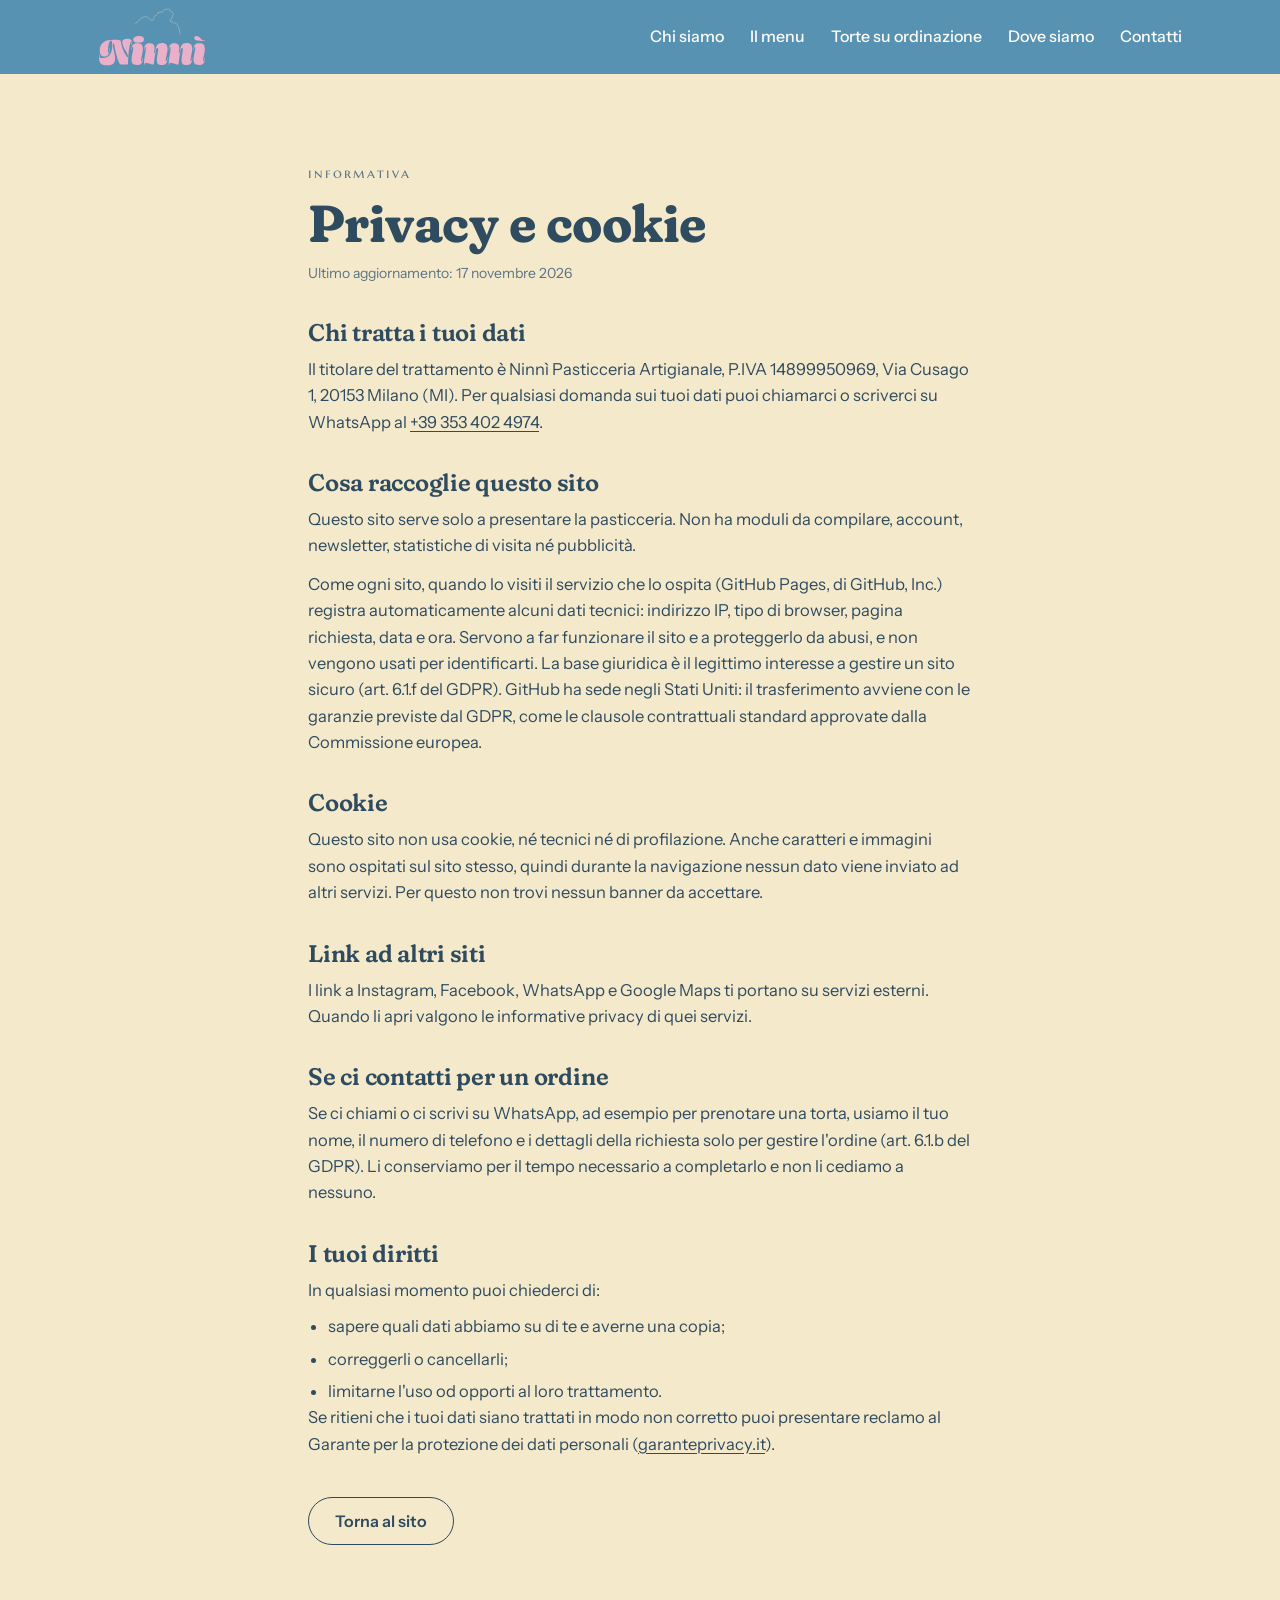
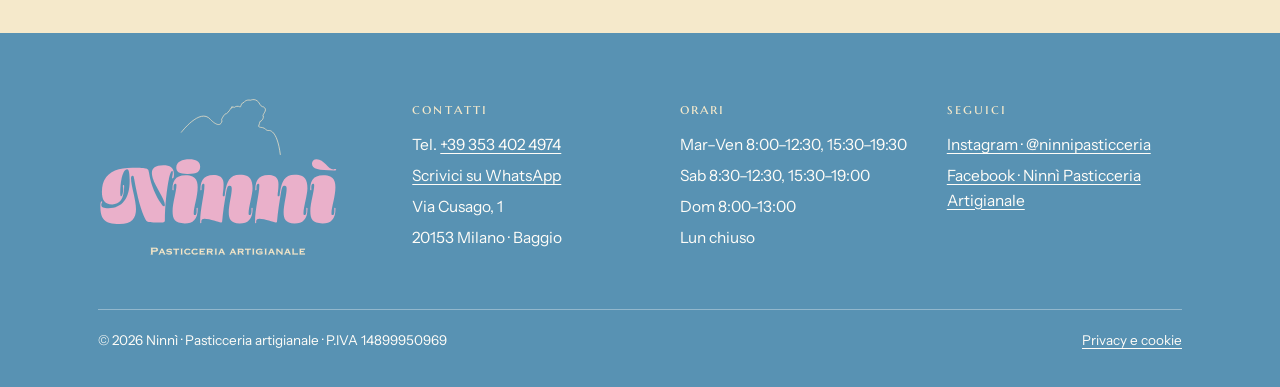
==== privacy.html @ 8027836f "Sito Ninnì Pasticceria Artigianale" ====
<!doctype html>
<html lang="it">
<head>
<meta charset="utf-8">
<meta name="viewport" content="width=device-width, initial-scale=1, viewport-fit=cover">
<title>Privacy e cookie · Ninnì Pasticceria</title>
<meta name="description" content="Informativa privacy e cookie del sito di Ninnì Pasticceria Artigianale, Baggio, Milano.">
<link rel="canonical" href="https://www.ninnipasticceriaartigianale.it/privacy.html">
<meta name="theme-color" content="#5892B3">
<link rel="icon" href="favicon.ico" sizes="32x32">
<link rel="icon" href="img/icon-512.png" type="image/png" sizes="512x512">
<link rel="apple-touch-icon" href="img/apple-touch-icon.png">
<link rel="preload" href="fonts/fraunces.woff2" as="font" type="font/woff2" crossorigin>
<link rel="preload" href="fonts/instrument-sans.woff2" as="font" type="font/woff2" crossorigin>
<link rel="stylesheet" href="style.css">
</head>
<body>
<a class="visually-hidden" href="#contenuto">Vai al contenuto</a>

<header class="top">
  <div class="wrap">
    <a class="logo" href="index.html#top" aria-label="Ninnì, torna alla home">
      <img src="img/logo-mark.svg" alt="Ninnì" width="109" height="58">
    </a>
    <button class="burger" id="burger" aria-expanded="false" aria-controls="nav" aria-label="Apri il menu"><span></span></button>
    <nav id="nav" aria-label="Principale">
      <a href="index.html#storia">Chi siamo</a>
      <a href="index.html#menu">Il menu</a>
      <a href="index.html#torte">Torte su ordinazione</a>
      <a href="index.html#dove">Dove siamo</a>
      <a href="index.html#contatti">Contatti</a>
      <span class="nav-info">Via Cusago 1, Baggio · chiusi il lunedì</span>
    </nav>
  </div>
</header>

<main id="contenuto" class="pagina">
  <div class="wrap">
    <span class="label eyebrow">Informativa</span>
    <h1>Privacy e cookie</h1>
    <p class="agg">Ultimo aggiornamento: 17 novembre 2026</p>

    <h2>Chi tratta i tuoi dati</h2>
    <p>Il titolare del trattamento è Ninnì Pasticceria Artigianale, P.IVA 14899950969, Via Cusago 1, 20153 Milano (MI). Per qualsiasi domanda sui tuoi dati puoi chiamarci o scriverci su WhatsApp al <a href="tel:+393534024974">+39 353 402 4974</a>.</p>
    <!-- TODO: aggiungere l'indirizzo email quando la casella del dominio è attiva -->

    <h2>Cosa raccoglie questo sito</h2>
    <p>Questo sito serve solo a presentare la pasticceria. Non ha moduli da compilare, account, newsletter, statistiche di visita né pubblicità.</p>
    <p>Come ogni sito, quando lo visiti il servizio che lo ospita (GitHub Pages, di GitHub, Inc.) registra automaticamente alcuni dati tecnici: indirizzo IP, tipo di browser, pagina richiesta, data e ora. Servono a far funzionare il sito e a proteggerlo da abusi, e non vengono usati per identificarti. La base giuridica è il legittimo interesse a gestire un sito sicuro (art. 6.1.f del GDPR). GitHub ha sede negli Stati Uniti: il trasferimento avviene con le garanzie previste dal GDPR, come le clausole contrattuali standard approvate dalla Commissione europea.</p>

    <h2>Cookie</h2>
    <p>Questo sito non usa cookie, né tecnici né di profilazione. Anche caratteri e immagini sono ospitati sul sito stesso, quindi durante la navigazione nessun dato viene inviato ad altri servizi. Per questo non trovi nessun banner da accettare.</p>

    <h2>Link ad altri siti</h2>
    <p>I link a Instagram, Facebook, WhatsApp e Google Maps ti portano su servizi esterni. Quando li apri valgono le informative privacy di quei servizi.</p>

    <h2>Se ci contatti per un ordine</h2>
    <p>Se ci chiami o ci scrivi su WhatsApp, ad esempio per prenotare una torta, usiamo il tuo nome, il numero di telefono e i dettagli della richiesta solo per gestire l'ordine (art. 6.1.b del GDPR). Li conserviamo per il tempo necessario a completarlo e non li cediamo a nessuno.</p>

    <h2>I tuoi diritti</h2>
    <p>In qualsiasi momento puoi chiederci di:</p>
    <ul>
      <li>sapere quali dati abbiamo su di te e averne una copia;</li>
      <li>correggerli o cancellarli;</li>
      <li>limitarne l'uso od opporti al loro trattamento.</li>
    </ul>
    <p>Se ritieni che i tuoi dati siano trattati in modo non corretto puoi presentare reclamo al Garante per la protezione dei dati personali (<a href="https://www.garanteprivacy.it" target="_blank" rel="noopener">garanteprivacy.it</a>).</p>

    <a class="btn ghost torna" href="index.html">Torna al sito</a>
  </div>
</main>

<footer id="contatti">
  <div class="wrap">
    <div class="grid">
      <div class="logo-big"><img src="img/logo-full.svg" alt="Ninnì, pasticceria artigianale" width="240" height="159"></div>
      <div>
        <h4>Contatti</h4>
        <ul>
          <li>Tel. <a href="tel:+393534024974">+39 353 402 4974</a></li>
          <li><a href="https://wa.me/393534024974" target="_blank" rel="noopener">Scrivici su WhatsApp</a></li>
          <li>Via Cusago, 1</li>
          <li>20153 Milano · Baggio</li>
        </ul>
      </div>
      <div>
        <h4>Orari</h4>
        <ul>
          <li>Mar–Ven 8:00–12:30, 15:30–19:30</li>
          <li>Sab 8:30–12:30, 15:30–19:00</li>
          <li>Dom 8:00–13:00</li>
          <li>Lun chiuso</li>
        </ul>
      </div>
      <div>
        <h4>Seguici</h4>
        <ul>
          <li><a href="https://www.instagram.com/ninnipasticceria/" target="_blank" rel="noopener">Instagram · @ninnipasticceria</a></li>
          <!-- Facebook: sostituire href con il link diretto alla pagina -->
          <li><a href="https://www.facebook.com/search/top?q=Ninn%C3%AC%20Pasticceria%20Artigianale" target="_blank" rel="noopener">Facebook · Ninnì Pasticceria Artigianale</a></li>
        </ul>
      </div>
    </div>
    <div class="legal">
      <span>© 2026 Ninnì · Pasticceria artigianale · P.IVA 14899950969</span>
      <a href="privacy.html">Privacy e cookie</a>
    </div>
  </div>
</footer>

<script>
  // Menu a tendina (telefono)
  const burger = document.getElementById("burger"), nav = document.getElementById("nav");
  const setMenu = open => { nav.classList.toggle("open", open); burger.setAttribute("aria-expanded", open); burger.setAttribute("aria-label", open ? "Chiudi il menu" : "Apri il menu"); };
  burger.addEventListener("click", () => setMenu(!nav.classList.contains("open")));
  document.addEventListener("keydown", e => { if (e.key === "Escape") setMenu(false); });
</script>
</body>
</html>
---- style.css ----
/* Caratteri ospitati sul sito (niente Google Fonts: nessun dato ai terzi) */
@font-face { font-family: "Fraunces"; font-style: normal; font-weight: 100 900; font-display: swap; src: url(fonts/fraunces.woff2) format("woff2"); unicode-range: U+0000-00FF,U+0131,U+0152-0153,U+02BB-02BC,U+02C6,U+02DA,U+02DC,U+0304,U+0308,U+0329,U+2000-206F,U+20AC,U+2122,U+2191,U+2193,U+2212,U+2215,U+FEFF,U+FFFD; }
@font-face { font-family: "Fraunces"; font-style: italic; font-weight: 100 900; font-display: swap; src: url(fonts/fraunces-italic.woff2) format("woff2"); unicode-range: U+0000-00FF,U+0131,U+0152-0153,U+02BB-02BC,U+02C6,U+02DA,U+02DC,U+0304,U+0308,U+0329,U+2000-206F,U+20AC,U+2122,U+2191,U+2193,U+2212,U+2215,U+FEFF,U+FFFD; }
@font-face { font-family: "Instrument Sans"; font-style: normal; font-weight: 400 700; font-display: swap; src: url(fonts/instrument-sans.woff2) format("woff2"); unicode-range: U+0000-00FF,U+0131,U+0152-0153,U+02BB-02BC,U+02C6,U+02DA,U+02DC,U+0304,U+0308,U+0329,U+2000-206F,U+20AC,U+2122,U+2191,U+2193,U+2212,U+2215,U+FEFF,U+FFFD; }
@font-face { font-family: "Marcellus SC"; font-style: normal; font-weight: 400; font-display: swap; src: url(fonts/marcellus-sc.woff2) format("woff2"); unicode-range: U+0000-00FF,U+0131,U+0152-0153,U+02BB-02BC,U+02C6,U+02DA,U+02DC,U+0304,U+0308,U+0329,U+2000-206F,U+20AC,U+2122,U+2191,U+2193,U+2212,U+2215,U+FEFF,U+FFFD; }

/* Palette: i tre colori del logo, più un inchiostro morbido per i testi */
:root {
  --blu: #5892B3;
  --rosa: #E1B3C9;
  --crema: #F5E9CB;
  --latte: #F5E9CB;      /* fondo pagina = crema della palette */
  --ink: #2E4B60;        /* testi: blu del logo scurito */
  --ink-2: #5A7385;      /* testi secondari */
  --linea: #DCCAA2;
  --bianco: #FFFDF8;

  --f-display: "Fraunces", "Iowan Old Style", "Palatino Linotype", Georgia, serif;
  --f-body: "Instrument Sans", "Helvetica Neue", Arial, sans-serif;
  --f-label: "Marcellus SC", "Copperplate", "Trajan Pro", Georgia, serif;

  --gutter: clamp(16px, 4vw, 48px);
  --max: 1180px;
  color-scheme: light;
}
* { box-sizing: border-box; }
html { scroll-behavior: smooth; scroll-padding-top: 96px; }
body {
  margin: 0;
  background: var(--latte);
  color: var(--ink);
  font-family: var(--f-body);
  font-size: 17px;
  line-height: 1.6;
  -webkit-font-smoothing: antialiased;
}
img { max-width: 100%; display: block; }
a { color: inherit; }
h1, h2, h3 {
  font-family: var(--f-display);
  font-variation-settings: "SOFT" 100, "WONK" 1;
  font-weight: 700;
  line-height: 1.04;
  letter-spacing: -0.01em;
  margin: 0;
  text-wrap: balance;
}
p { margin: 0; }
.wrap { max-width: var(--max); margin-inline: auto; padding-inline: var(--gutter); }
.label { font-family: var(--f-label); font-size: 14px; letter-spacing: 0.14em; text-transform: lowercase; }
.eyebrow { display: block; color: var(--ink-2); margin-bottom: 12px; }
:focus-visible { outline: 3px solid var(--blu); outline-offset: 3px; border-radius: 6px; }
.visually-hidden { position: absolute; width: 1px; height: 1px; overflow: hidden; clip: rect(0 0 0 0); white-space: nowrap; }

/* ---------- Header ---------- */
.top {
  position: sticky;
  top: env(safe-area-inset-top, 0px);
  z-index: 20;
  background: var(--blu);
  color: var(--bianco);
}
.top .wrap { display: flex; align-items: center; gap: 24px; padding-block: 8px; }
.top .logo img { height: 58px; width: auto; }
.top nav { margin-left: auto; display: flex; align-items: center; gap: 26px; }
.top nav a { text-decoration: none; font-weight: 500; font-size: 16px; }
.top nav a:hover { text-decoration: underline; text-underline-offset: 6px; text-decoration-thickness: 1.5px; }
.burger { display: none; }

.btn {
  display: inline-flex; align-items: center; justify-content: center; gap: 8px;
  font: 600 16px/1 var(--f-body);
  padding: 15px 26px; border-radius: 999px;
  border: 1.5px solid var(--ink); background: var(--ink); color: var(--bianco);
  text-decoration: none; cursor: pointer;
  transition: transform .15s ease, background .15s ease, color .15s ease;
}
.btn:hover { transform: translateY(-2px); }
.btn.ghost { background: transparent; color: var(--ink); }
.btn.ghost:hover { background: var(--ink); color: var(--bianco); }
.btn.chiaro { background: var(--bianco); color: var(--ink); border-color: var(--bianco); }

/* ---------- Hero ---------- */
.hero { background: var(--rosa); padding-block: 72px 72px; }
.hero .wrap { display: grid; grid-template-columns: 1.15fr 0.85fr; gap: clamp(32px, 5vw, 72px); align-items: center; }
.hero h1 { font-size: clamp(46px, 7vw, 92px); font-weight: 800; }
.hero h1 em { display: block; font-style: italic; font-weight: 500; color: var(--ink); }
.hero p.lead { font-size: 19px; max-width: 32em; margin-top: 26px; }
.hero .cta { display: flex; flex-wrap: wrap; gap: 12px; margin-top: 32px; }
.stato { display: inline-flex; align-items: center; gap: 10px; margin-top: 28px; font-size: 15px; font-weight: 500; }
.stato .dot { width: 10px; height: 10px; border-radius: 50%; background: #4F9469; box-shadow: 0 0 0 4px rgba(79,148,105,.16); }
.stato.chiuso .dot { background: #B0645F; box-shadow: 0 0 0 4px rgba(176,100,95,.16); }

.arco {
  position: relative; aspect-ratio: 4 / 5; max-width: 100%;
  border-radius: 999px 999px 18px 18px;
  background: var(--blu); color: var(--crema); --acc: var(--rosa);
  display: grid; place-items: center; overflow: hidden;
}
.arco svg.ill { width: 76%; height: auto; }
.arco img { position: absolute; inset: 0; width: 100%; height: 100%; object-fit: cover; }
.arco .foto-nota { position: absolute; bottom: 16px; left: 0; right: 0; text-align: center; font-size: 13px; opacity: .85; }
.hero-vis { position: relative; max-width: 430px; justify-self: end; width: 100%; }
.cartellino {
  position: absolute; right: -10px; top: 22%;
  background: var(--crema); color: var(--ink);
  padding: 14px 18px 12px; border-radius: 14px; transform: rotate(6deg);
  box-shadow: 0 10px 24px rgba(46,75,96,.16);
  text-align: center; line-height: 1.2;
}
.cartellino b { display: block; font-family: var(--f-display); font-size: 22px; font-weight: 700; font-variation-settings: "SOFT" 100; }
.cartellino span { font-size: 13px; font-weight: 500; }

/* ---------- Nastro ---------- */
.nastro { background: var(--blu); color: var(--crema); overflow: hidden; padding-block: 13px; }
.nastro-track { display: flex; width: max-content; animation: scorri 44s linear infinite; }
.nastro-track span { font-family: var(--f-label); font-size: 16px; letter-spacing: .12em; white-space: nowrap; padding-inline: 22px; }
.nastro-track span::after { content: "✿"; color: var(--rosa); margin-left: 44px; }
@keyframes scorri { to { transform: translateX(-50%); } }

section { padding-block: clamp(64px, 9vw, 108px); }
.sec-head { display: flex; flex-wrap: wrap; align-items: end; justify-content: space-between; gap: 16px 40px; margin-bottom: 40px; }
h2 { font-size: clamp(34px, 4.8vw, 56px); }
.sec-head p { max-width: 34em; color: var(--ink-2); }

/* ---------- Chi siamo ---------- */
.storia .wrap { display: grid; grid-template-columns: 0.8fr 1.2fr; gap: clamp(32px, 6vw, 88px); align-items: center; }
.storia .arco { background: var(--rosa); color: var(--ink); --acc: var(--blu); aspect-ratio: 3 / 4; }
.storia h2 { margin-bottom: 24px; }
.storia .testo { display: grid; gap: 18px; max-width: 36em; font-size: 18px; }
.storia .firma { font-family: var(--f-display); font-style: italic; font-size: 26px; font-weight: 500; color: var(--blu); }
.storia h2 + .testo p:first-child { font-size: 20px; }
footer a, .modo a, .indirizzo a { text-underline-offset: 3px; }
.da-completare { border: 1.5px dashed var(--blu); border-radius: 12px; padding: 14px 16px; font-size: 15px; color: var(--ink-2); background: transparent; }
.da-completare b { color: var(--ink); }
.pilastri { list-style: none; margin: 36px 0 0; padding: 28px 0 0; display: grid; grid-template-columns: repeat(3, 1fr); gap: 24px; border-top: 1.5px solid var(--linea); }
.pilastri li { display: grid; gap: 6px; font-size: 15px; color: var(--ink-2); }
.pilastri b { font-family: var(--f-display); font-size: 21px; font-weight: 600; color: var(--ink); line-height: 1.15; font-variation-settings: "SOFT" 100; }

/* ---------- Menu (listino come quello stampato in negozio) ---------- */
.menu { background: var(--blu); }
.menu .sec-head h2 { color: var(--bianco); }
.menu .sec-head .eyebrow { color: var(--crema); }
.menu .sec-head p { color: var(--bianco); }
.listino {
  background: var(--crema); border-radius: 28px;
  padding: clamp(24px, 4.5vw, 56px);
  display: grid; grid-template-columns: 1fr 1fr; gap: 40px clamp(32px, 5vw, 72px);
}
.gruppo h3 { font-size: 32px; font-weight: 700; color: var(--blu); font-variation-settings: "SOFT" 100, "WONK" 0; margin-bottom: 14px; }
.gruppo ul { list-style: none; margin: 0; padding: 0; display: grid; gap: 12px; }
.voce { display: flex; flex-wrap: nowrap; align-items: center; gap: 8px 10px; }
.voce.doppio { flex-wrap: wrap; }
.voce .nome { font-size: 16.5px; min-width: 0; flex: 0 1 auto; }
.voce .punti { flex: 1 1 12px; min-width: 12px; border-bottom: 2px dotted rgba(88,146,179,.55); transform: translateY(4px); }
.voce .prezzi { display: flex; flex-wrap: wrap; justify-content: flex-end; gap: 6px; margin-left: auto; flex: none; }
.pill {
  background: var(--rosa); color: var(--ink); border-radius: 999px; padding: 5px 14px 4px;
  font-family: var(--f-display); font-variation-settings: "SOFT" 100, "WONK" 0; font-weight: 700; font-size: 18px;
  white-space: nowrap; font-variant-numeric: tabular-nums;
}
.pill small { font-size: 12.5px; font-weight: 600; margin-left: 2px; }
.voce.doppio .prezzi { gap: 5px; }
.voce.doppio .pill { padding-inline: 10px; font-size: 16.5px; }
.gruppo .sotto { font-size: 14px; color: var(--ink-2); margin-top: 10px; }
.nota-prezzi { margin-top: 24px; font-size: 14px; color: var(--crema); }

/* ---------- Laboratorio ---------- */
.storia .lab { display: grid; grid-template-columns: 0.8fr 1fr 1fr; gap: clamp(16px, 3vw, 32px); align-items: end; margin-top: clamp(48px, 7vw, 88px); }
.lab figure { margin: 0; }
.lab img { width: 100%; height: auto; aspect-ratio: 4 / 5; object-fit: cover; border-radius: 18px; }
.lab .didascalia h3 { font-size: 30px; font-weight: 700; font-variation-settings: "SOFT" 100; margin-bottom: 10px; }
.lab .didascalia p { color: var(--ink-2); font-size: 16px; max-width: 22em; }

/* ---------- Torte su ordinazione ---------- */
.torte { background: var(--rosa); }
.torte .wrap { display: grid; grid-template-columns: 1fr 1fr; gap: clamp(28px, 5vw, 64px); align-items: center; }
.torte .intro { color: var(--ink); }
.torte .intro .eyebrow { color: var(--ink-2); }
.torte .intro p { margin-top: 20px; font-size: 18px; max-width: 30em; }
.torte .intro .quando {
  display: inline-block; line-height: 1.5; margin-top: 28px;
  background: var(--crema); color: var(--ink); border-radius: 999px; padding: 10px 18px; font-weight: 600; font-size: 15px;
}
.torte .intro p.prezzi-torte { margin-top: 14px; font-size: 15px; color: var(--ink-2); }
.torte .intro .quando b { font-family: var(--f-display); font-size: 20px; font-weight: 700; }
.come { background: var(--bianco); border-radius: 22px; padding: clamp(22px, 3.5vw, 36px); display: grid; gap: 4px; }
.come h3 { font-size: 26px; font-weight: 600; margin-bottom: 8px; font-variation-settings: "SOFT" 100; }
.modo { display: grid; grid-template-columns: 48px 1fr; gap: 16px; align-items: start; padding-block: 16px; border-top: 1px solid var(--linea); }
.modo .ico { width: 48px; height: 48px; border-radius: 50%; background: var(--rosa); display: grid; place-items: center; color: var(--ink); }
.modo .ico svg { width: 24px; height: 24px; }
.modo b { display: block; font-size: 17px; }
.modo span { font-size: 15px; color: var(--ink-2); }
.modo a { font-weight: 600; color: var(--ink); }
.come .piccolo { font-size: 13.5px; color: var(--ink-2); padding-top: 10px; }

/* ---------- Dove siamo ---------- */
.dove .wrap { display: grid; grid-template-columns: 1fr 1fr; gap: clamp(32px, 6vw, 80px); align-items: start; }
.dove h2 { margin-bottom: 24px; }
.indirizzo { font-size: 18px; display: grid; gap: 2px; }
.indirizzo b { font-family: var(--f-display); font-size: 22px; font-weight: 600; font-variation-settings: "SOFT" 100; margin-bottom: 4px; }
.ph { background: var(--rosa); border-radius: 6px; padding: 0 6px; }
.orari { margin: 32px 0 0; border-top: 1.5px solid var(--linea); }
.orari div { display: flex; justify-content: space-between; gap: 16px; padding-block: 14px; border-bottom: 1.5px solid var(--linea); font-variant-numeric: tabular-nums; }
.orari dt { font-weight: 600; }
.orari dd { margin: 0; text-align: right; }
.orari .oggi { background: var(--rosa); margin-inline: -12px; padding-inline: 12px; border-radius: 10px; }
.orari .oggi dt::after { content: " · oggi"; font-weight: 400; color: var(--ink-2); }
.mappa { position: relative; border-radius: 22px; overflow: hidden; background: var(--blu); aspect-ratio: 1 / 1; max-width: 100%; display: grid; align-content: end; padding: 28px; }
.mappa svg { position: absolute; inset: 0; width: 100%; height: 100%; }
.mappa .btn { position: relative; justify-self: start; }

/* ---------- Footer ---------- */
footer { background: var(--blu); color: var(--bianco); padding-block: 64px 36px; }
footer .grid { display: grid; grid-template-columns: 1.2fr 1fr 1fr 1fr; gap: 32px; }
footer .logo-big img { width: 240px; height: auto; }
footer h4 { font-family: var(--f-label); font-weight: 400; font-size: 15px; letter-spacing: .14em; text-transform: lowercase; margin: 0 0 12px; color: var(--crema); }
footer li { font-size: 15.5px; }
footer ul { list-style: none; padding: 0; margin: 0; display: grid; gap: 6px; }
footer .legal { margin-top: 52px; padding-top: 20px; border-top: 1px solid rgba(255,253,248,.35); display: flex; flex-wrap: wrap; justify-content: space-between; gap: 12px; font-size: 13.5px; }

/* ---------- Responsive + menu a tendina ---------- */
@media (max-width: 980px) {
  footer .grid { grid-template-columns: 1fr 1fr; }
}
@media (max-width: 900px) {
  .burger {
    display: inline-grid; place-items: center; margin-left: auto;
    width: 46px; height: 46px; border-radius: 50%;
    background: transparent; border: 1.5px solid rgba(255,253,248,.7); color: var(--bianco); cursor: pointer;
  }
  .burger span, .burger span::before, .burger span::after {
    display: block; width: 20px; height: 2px; background: currentColor; border-radius: 2px; position: relative; transition: transform .2s ease, background .2s ease;
  }
  .burger span::before, .burger span::after { content: ""; position: absolute; left: 0; }
  .burger span::before { top: -6px; }
  .burger span::after { top: 6px; }
  .burger[aria-expanded="true"] span { background: transparent; }
  .burger[aria-expanded="true"] span::before { transform: translateY(6px) rotate(45deg); }
  .burger[aria-expanded="true"] span::after { transform: translateY(-6px) rotate(-45deg); }

  .top nav {
    display: none; position: absolute; top: 100%; left: 0; right: 0;
    background: var(--blu); flex-direction: column; align-items: stretch; gap: 0;
    padding: 8px var(--gutter) 28px;
    box-shadow: 0 18px 30px rgba(46,75,96,.18);
  }
  .top nav.open { display: flex; }
  .top nav a {
    font-family: var(--f-display); font-variation-settings: "SOFT" 100; font-size: 28px; font-weight: 500;
    padding-block: 12px; border-bottom: 1px solid rgba(255,253,248,.28);
  }
  .top nav .nav-info { display: block; margin-top: 18px; font-size: 14.5px; color: var(--crema); }
  .top .logo img { height: 50px; }
  .hero { padding-block: 48px 56px; }
  .hero .wrap, .storia .wrap, .torte .wrap, .dove .wrap { grid-template-columns: 1fr; }
  .hero-vis { justify-self: center; max-width: 340px; }
  .storia .arco { max-width: 320px; }
  .listino { grid-template-columns: 1fr; }
  .storia .lab { grid-template-columns: 1fr 1fr; }
  .lab .didascalia { grid-column: 1 / -1; }
  .pilastri { grid-template-columns: 1fr; gap: 16px; }
}
@media (min-width: 901px) { .nav-info { display: none; } }
@media (max-width: 560px) {
  body { font-size: 16px; }
  .pill { font-size: 16px; padding: 4px 11px 3px; }
  .voce .nome { font-size: 15.5px; }
  footer .grid { grid-template-columns: 1fr; }
  .cartellino { right: -4px; }
}
@media (prefers-reduced-motion: reduce) {
  html { scroll-behavior: auto; }
  .nastro-track { animation: none; }
  .btn, .burger span, .burger span::before, .burger span::after { transition: none; }
}

/* ---------- Base (prima fornita dall'anteprima) ---------- */
[hidden] { display: none !important; }

/* ---------- Pagine di testo (privacy) ---------- */
.pagina { padding-block: clamp(48px, 7vw, 88px); }
.pagina .wrap { max-width: 760px; }
.pagina h1 { font-size: clamp(36px, 5vw, 52px); margin-bottom: 12px; }
.pagina .agg { color: var(--ink-2); font-size: 14px; margin-bottom: 36px; }
.pagina h2 { font-size: 24px; font-weight: 600; margin: 36px 0 10px; font-variation-settings: "SOFT" 100, "WONK" 0; }
.pagina p, .pagina li { font-size: 16.5px; }
.pagina p + p { margin-top: 12px; }
.pagina ul { padding-left: 20px; margin: 10px 0 0; display: grid; gap: 6px; }
.pagina a { text-underline-offset: 3px; }
.torna { display: inline-block; margin-top: 40px; }
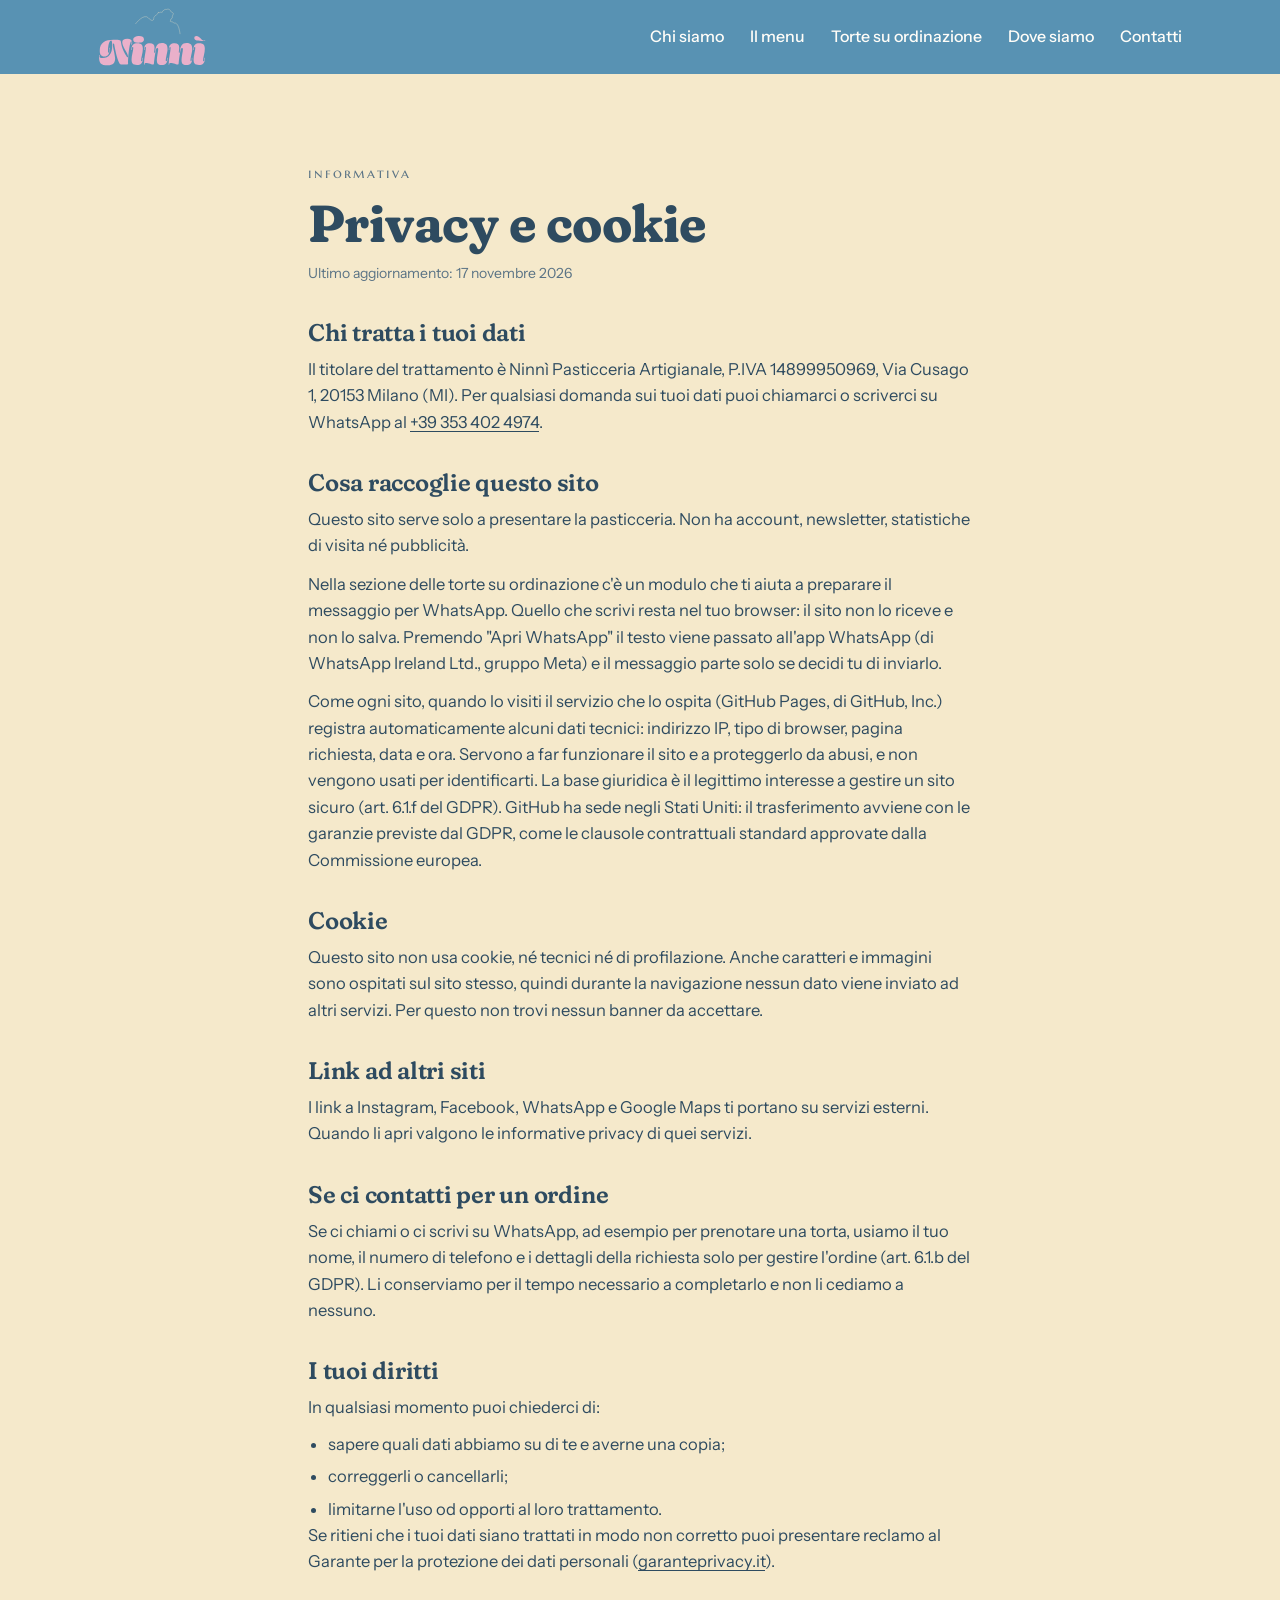
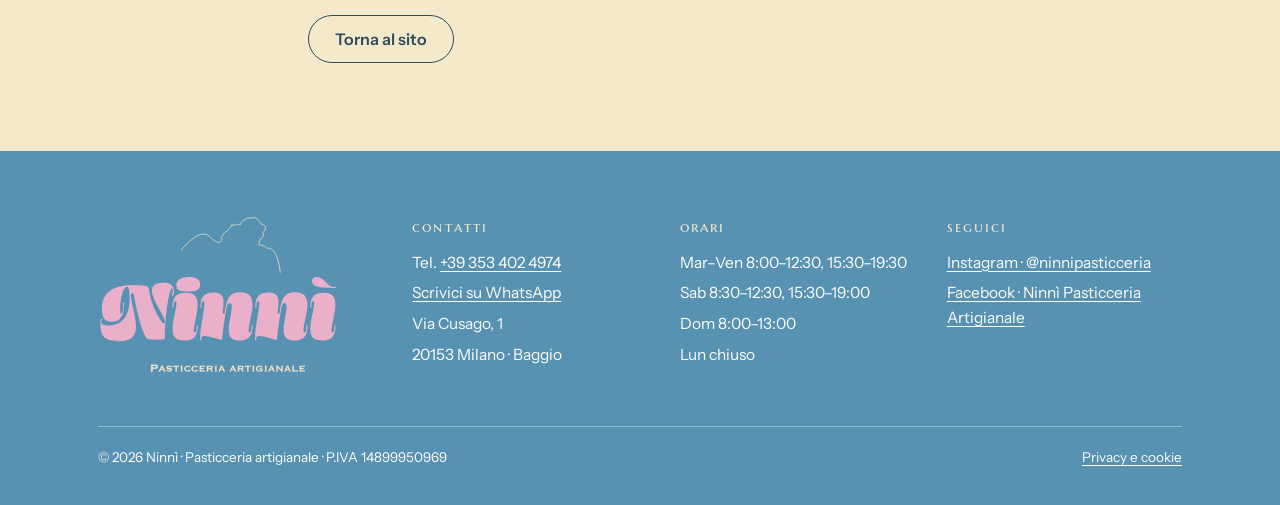
==== commit c496662c: "Aggiorna sito" ====
--- a/privacy.html
+++ b/privacy.html
@@ -45,7 +45,8 @@
     <!-- TODO: aggiungere l'indirizzo email quando la casella del dominio è attiva -->
 
     <h2>Cosa raccoglie questo sito</h2>
-    <p>Questo sito serve solo a presentare la pasticceria. Non ha moduli da compilare, account, newsletter, statistiche di visita né pubblicità.</p>
+    <p>Questo sito serve solo a presentare la pasticceria. Non ha account, newsletter, statistiche di visita né pubblicità.</p>
+    <p>Nella sezione delle torte su ordinazione c'è un modulo che ti aiuta a preparare il messaggio per WhatsApp. Quello che scrivi resta nel tuo browser: il sito non lo riceve e non lo salva. Premendo "Apri WhatsApp" il testo viene passato all'app WhatsApp (di WhatsApp Ireland Ltd., gruppo Meta) e il messaggio parte solo se decidi tu di inviarlo.</p>
     <p>Come ogni sito, quando lo visiti il servizio che lo ospita (GitHub Pages, di GitHub, Inc.) registra automaticamente alcuni dati tecnici: indirizzo IP, tipo di browser, pagina richiesta, data e ora. Servono a far funzionare il sito e a proteggerlo da abusi, e non vengono usati per identificarti. La base giuridica è il legittimo interesse a gestire un sito sicuro (art. 6.1.f del GDPR). GitHub ha sede negli Stati Uniti: il trasferimento avviene con le garanzie previste dal GDPR, come le clausole contrattuali standard approvate dalla Commissione europea.</p>
 
     <h2>Cookie</h2>
--- a/style.css
+++ b/style.css
@@ -193,6 +193,31 @@
 .modo span { font-size: 15px; color: var(--ink-2); }
 .modo a { font-weight: 600; color: var(--ink); }
 .come .piccolo { font-size: 13.5px; color: var(--ink-2); padding-top: 10px; }
+
+/* Modulo che prepara il messaggio WhatsApp (non invia nulla al sito) */
+.ordina { margin-top: 12px; }
+.ordina summary {
+  list-style: none; display: inline-flex; align-items: center; cursor: pointer;
+  font-weight: 600; font-size: 15px; color: var(--ink);
+  border: 1.5px solid var(--ink); border-radius: 999px; padding: 8px 16px;
+  transition: background .15s ease, color .15s ease;
+}
+.ordina summary::-webkit-details-marker { display: none; }
+.ordina summary:hover, .ordina[open] summary { background: var(--ink); color: var(--bianco); }
+.ordina form { display: grid; grid-template-columns: 1fr 1fr; gap: 12px; margin-top: 16px; }
+.ordina label { display: grid; gap: 4px; font-size: 14px; font-weight: 600; color: var(--ink); min-width: 0; }
+.ordina .largo { grid-column: 1 / -1; }
+.ordina input, .ordina textarea {
+  font: 400 16px/1.4 var(--f-body); color: var(--ink);
+  background: var(--latte); border: 1.5px solid var(--linea); border-radius: 12px;
+  padding: 10px 12px; width: 100%; min-width: 0; min-height: 46px; -webkit-appearance: none; appearance: none;
+}
+.ordina input::placeholder, .ordina textarea::placeholder { color: var(--ink-2); opacity: .7; }
+.ordina input:focus, .ordina textarea:focus { border-color: var(--blu); }
+.ordina textarea { resize: vertical; }
+.ordina .avviso { margin: 0; font-size: 13.5px; color: var(--ink-2); }
+.ordina .avviso.errore { color: var(--ink); font-weight: 600; }
+.ordina .btn { justify-self: start; }
 
 /* ---------- Dove siamo ---------- */
 .dove .wrap { display: grid; grid-template-columns: 1fr 1fr; gap: clamp(32px, 6vw, 80px); align-items: start; }
@@ -268,11 +293,12 @@
   .voce .nome { font-size: 15.5px; }
   footer .grid { grid-template-columns: 1fr; }
   .cartellino { right: -4px; }
+  .ordina form { grid-template-columns: 1fr; }
 }
 @media (prefers-reduced-motion: reduce) {
   html { scroll-behavior: auto; }
   .nastro-track { animation: none; }
-  .btn, .burger span, .burger span::before, .burger span::after { transition: none; }
+  .btn, .burger span, .burger span::before, .burger span::after, .ordina summary { transition: none; }
 }
 
 /* ---------- Base (prima fornita dall'anteprima) ---------- */
